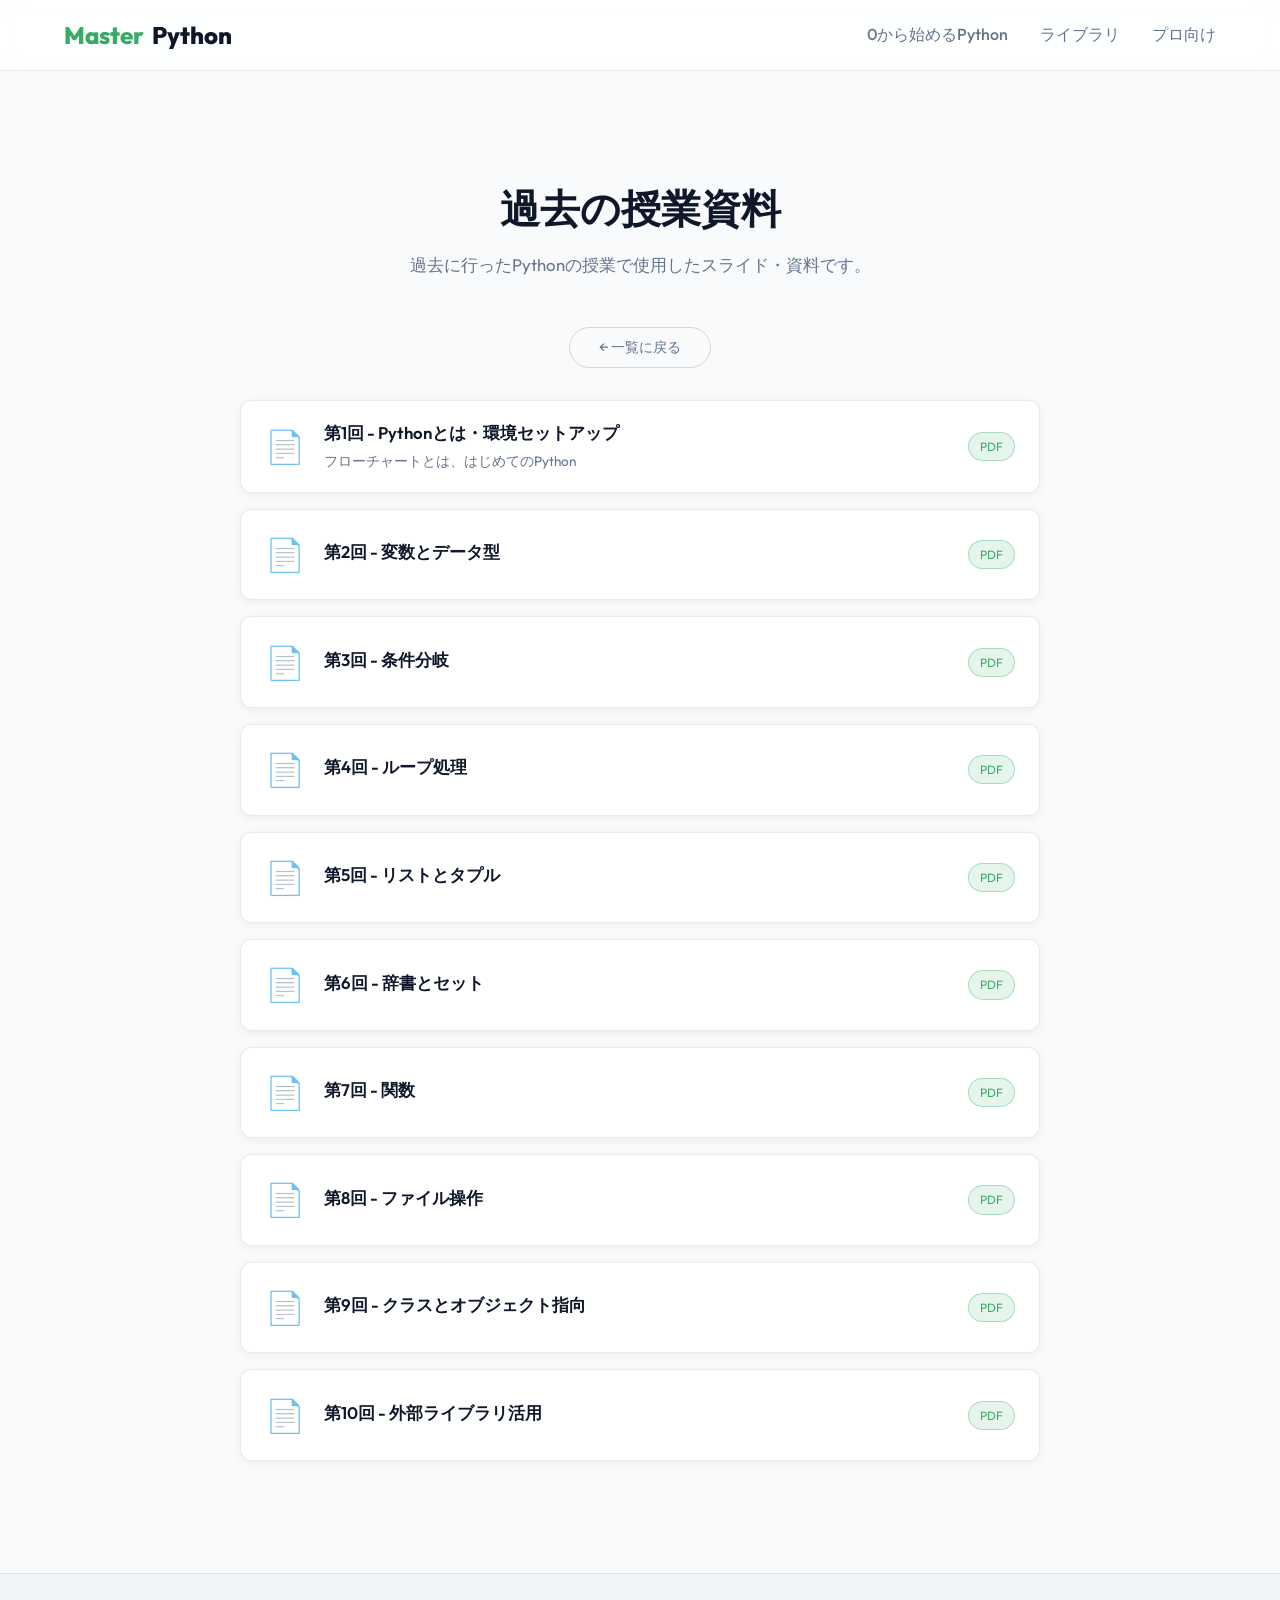
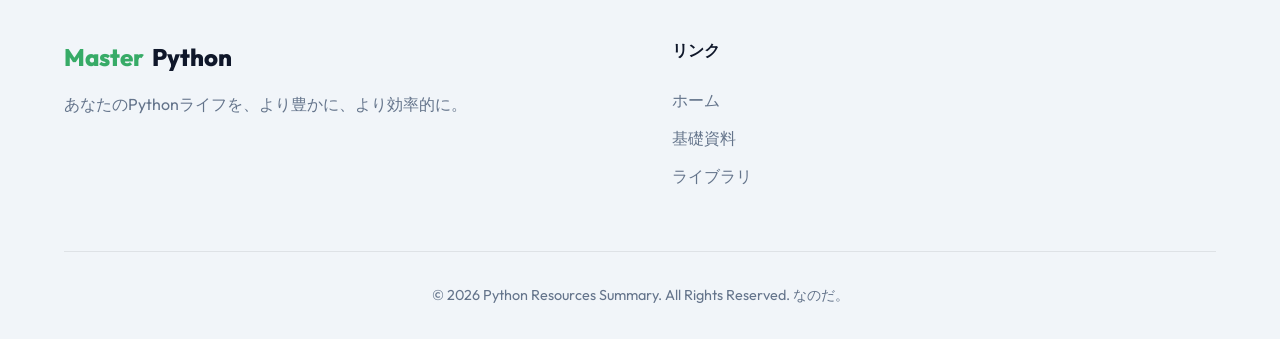
==== classroom.html @ 7f1e4a96 "add class_archive" ====
<!DOCTYPE html>
<html lang="ja">

<head>
    <meta charset="UTF-8">
    <meta name="viewport" content="width=device-width, initial-scale=1.0">
    <title>過去の授業資料 - MasterPython</title>
    <meta name="description" content="過去に行ったPythonの授業資料PDFをまとめたページです。">
    <link rel="preconnect" href="https://fonts.googleapis.com">
    <link rel="preconnect" href="https://fonts.gstatic.com" crossorigin>
    <link href="https://fonts.googleapis.com/css2?family=Outfit:wght@100..900&display=swap" rel="stylesheet">
    <link rel="stylesheet" href="global.css">
    <style>
        .pdf-list {
            max-width: 800px;
            margin: 0 auto;
        }

        .pdf-item {
            display: flex;
            align-items: center;
            gap: 1.2rem;
            padding: 1.2rem 1.5rem;
            background: var(--bg-card);
            border: 1px solid rgba(0, 0, 0, 0.08);
            border-radius: 12px;
            margin-bottom: 1rem;
            text-decoration: none;
            color: inherit;
            box-shadow: 0 2px 8px rgba(0, 0, 0, 0.06);
            transition: transform 0.2s ease, border-color 0.2s ease, box-shadow 0.2s ease;
        }

        .pdf-item:hover {
            transform: translateX(6px);
            border-color: var(--primary-blue);
            box-shadow: 0 8px 24px rgba(55, 171, 103, 0.15);
        }

        .pdf-icon {
            font-size: 2rem;
            flex-shrink: 0;
        }

        .pdf-info {
            flex: 1;
        }

        .pdf-title {
            font-size: 1.05rem;
            font-weight: 600;
            color: var(--text);
            margin-bottom: 0.25rem;
        }

        .pdf-desc {
            font-size: 0.85rem;
            color: var(--text-muted);
        }

        .pdf-badge {
            font-size: 0.75rem;
            padding: 0.25rem 0.7rem;
            background: rgba(55, 171, 103, 0.12);
            color: var(--primary-blue);
            border-radius: 20px;
            border: 1px solid rgba(55, 171, 103, 0.35);
            flex-shrink: 0;
        }

        .page-hero {
            padding: 6rem 2rem 3rem;
            text-align: center;
        }

        .page-hero h1 {
            font-size: 2.5rem;
            font-weight: 700;
            margin-bottom: 0.75rem;
        }

        .page-hero p {
            color: var(--text-muted);
            font-size: 1.05rem;
        }

        .back-link-wrap {
            display: flex;
            justify-content: center;
            margin-bottom: 2rem;
        }

        .back-link {
            display: inline-flex;
            align-items: center;
            gap: 0.4rem;
            color: var(--text-muted);
            text-decoration: none;
            font-size: 0.9rem;
            padding: 0.5rem 1.8rem;
            border: 1.5px solid rgba(0, 0, 0, 0.15);
            border-radius: 50px;
            transition: color 0.2s, border-color 0.2s, box-shadow 0.2s;
        }

        .back-link:hover {
            color: var(--primary-blue);
            border-color: var(--primary-blue);
            box-shadow: 0 4px 12px rgba(55, 171, 103, 0.15);
        }
    </style>
</head>

<body>
    <header id="main-header">
        <a href="index.html" class="logo"><span>Master</span>Python</a>
        <nav>
            <ul>
                <li><a href="index.html#basics">0から始めるPython</a></li>
                <li><a href="index.html#libraries">ライブラリ</a></li>
                <li><a href="index.html#pro">プロ向け</a></li>
            </ul>
        </nav>
    </header>

    <main>
        <section class="page-hero">
            <h1>過去の授業資料</h1>
            <p>過去に行ったPythonの授業で使用したスライド・資料です。</p>
        </section>

        <section style="padding: 0 2rem 6rem;">
            <div class="pdf-list">
                <div class="back-link-wrap">
                    <a href="index.html" class="back-link">← 一覧に戻る</a>
                </div>

                <a href="pdf/01.pdf" target="_blank" rel="noopener noreferrer" class="pdf-item">
                    <div class="pdf-icon">📄</div>
                    <div class="pdf-info">
                        <div class="pdf-title">第1回 - Pythonとは・環境セットアップ</div>
                        <div class="pdf-desc">フローチャートとは、はじめてのPython</div>
                    </div>
                    <span class="pdf-badge">PDF</span>
                </a>

                <a href="pdf/02.pdf" target="_blank" rel="noopener noreferrer" class="pdf-item">
                    <div class="pdf-icon">📄</div>
                    <div class="pdf-info">
                        <div class="pdf-title">第2回 - 変数とデータ型</div>
                        <div class="pdf-desc"></div>
                    </div>
                    <span class="pdf-badge">PDF</span>
                </a>

                <a href="pdf/03.pdf" target="_blank" rel="noopener noreferrer" class="pdf-item">
                    <div class="pdf-icon">📄</div>
                    <div class="pdf-info">
                        <div class="pdf-title">第3回 - 条件分岐</div>
                        <div class="pdf-desc"></div>
                    </div>
                    <span class="pdf-badge">PDF</span>
                </a>

                <a href="pdf/04.pdf" target="_blank" rel="noopener noreferrer" class="pdf-item">
                    <div class="pdf-icon">📄</div>
                    <div class="pdf-info">
                        <div class="pdf-title">第4回 - ループ処理</div>
                        <div class="pdf-desc"></div>
                    </div>
                    <span class="pdf-badge">PDF</span>
                </a>

                <a href="pdf/05.pdf" target="_blank" rel="noopener noreferrer" class="pdf-item">
                    <div class="pdf-icon">📄</div>
                    <div class="pdf-info">
                        <div class="pdf-title">第5回 - リストとタプル</div>
                        <div class="pdf-desc"></div>
                    </div>
                    <span class="pdf-badge">PDF</span>
                </a>

                <a href="pdf/06.pdf" target="_blank" rel="noopener noreferrer" class="pdf-item">
                    <div class="pdf-icon">📄</div>
                    <div class="pdf-info">
                        <div class="pdf-title">第6回 - 辞書とセット</div>
                        <div class="pdf-desc"></div>
                    </div>
                    <span class="pdf-badge">PDF</span>
                </a>

                <a href="pdf/07.pdf" target="_blank" rel="noopener noreferrer" class="pdf-item">
                    <div class="pdf-icon">📄</div>
                    <div class="pdf-info">
                        <div class="pdf-title">第7回 - 関数</div>
                        <div class="pdf-desc"></div>
                    </div>
                    <span class="pdf-badge">PDF</span>
                </a>

                <a href="pdf/08.pdf" target="_blank" rel="noopener noreferrer" class="pdf-item">
                    <div class="pdf-icon">📄</div>
                    <div class="pdf-info">
                        <div class="pdf-title">第8回 - ファイル操作</div>
                        <div class="pdf-desc"></div>
                    </div>
                    <span class="pdf-badge">PDF</span>
                </a>

                <a href="pdf/09.pdf" target="_blank" rel="noopener noreferrer" class="pdf-item">
                    <div class="pdf-icon">📄</div>
                    <div class="pdf-info">
                        <div class="pdf-title">第9回 - クラスとオブジェクト指向</div>
                        <div class="pdf-desc"></div>
                    </div>
                    <span class="pdf-badge">PDF</span>
                </a>

                <a href="pdf/10.pdf" target="_blank" rel="noopener noreferrer" class="pdf-item">
                    <div class="pdf-icon">📄</div>
                    <div class="pdf-info">
                        <div class="pdf-title">第10回 - 外部ライブラリ活用</div>
                        <div class="pdf-desc"></div>
                    </div>
                    <span class="pdf-badge">PDF</span>
                </a>

            </div>
        </section>
    </main>

    <footer id="main-footer">
        <div class="footer-grid">
            <div class="footer-col">
                <a href="index.html" class="logo"><span>Master</span>Python</a>
                <p style="margin-top: 1rem; color: var(--text-muted);">あなたのPythonライフを、より豊かに、より効率的に。</p>
            </div>
            <div class="footer-col">
                <h4>リンク</h4>
                <ul class="footer-links">
                    <li><a href="index.html">ホーム</a></li>
                    <li><a href="index.html#basics">基礎資料</a></li>
                    <li><a href="index.html#libraries">ライブラリ</a></li>
                </ul>
            </div>
        </div>
        <div class="copy">
            <p>&copy; 2026 Python Resources Summary. All Rights Reserved. なのだ。</p>
        </div>
    </footer>
</body>

</html>
---- global.css ----
/*
  Modern Design System for Python Resource Site
  Focus on: Clean White UI with Green & Yellow Accent Colors
*/

:root {
    --primary-blue: #37ab67;
    --primary-yellow: #ffd43b;
    --bg-dark: #f8fafc;
    --bg-card: #ffffff;
    --text-main: #0f172a;
    --text-muted: #64748b;
    --accent: #37ab67;
    --glass-bg: rgba(255, 255, 255, 0.85);
    --glass-border: rgba(0, 0, 0, 0.08);
}

* {
    margin: 0;
    padding: 0;
    box-sizing: border-box;
}

body {
    font-family: 'Outfit', -apple-system, BlinkMacSystemFont, "Segoe UI", Roboto, sans-serif;
    background-color: var(--bg-dark);
    color: var(--text-main);
    line-height: 1.6;
    overflow-x: hidden;
}

/* Header Styles */
header {
    position: fixed;
    top: 0;
    width: 100%;
    z-index: 1000;
    background: var(--glass-bg);
    backdrop-filter: blur(12px);
    -webkit-backdrop-filter: blur(12px);
    border-bottom: 1px solid var(--glass-border);
    padding: 1rem 5%;
    display: flex;
    justify-content: space-between;
    align-items: center;
}

.logo {
    font-size: 1.5rem;
    font-weight: 800;
    display: flex;
    align-items: center;
    gap: 0.5rem;
    color: var(--text-main);
    text-decoration: none;
}

.logoCenter {
    font-size: 6.5rem;
    font-weight: 800;
    display: flex;
    align-items: center;
    gap: 0.5rem;
    color: var(--text-main);
    text-decoration: none;
}

.logoCenter span {
    background: linear-gradient(90deg, var(--primary-blue), var(--accent));
    -webkit-background-clip: text;
    -webkit-text-fill-color: transparent;
    /* -webkit-text-stroke: 2px white; */
    paint-order: stroke fill;
}

.logoRight {
  text-shadow:1px 1px 0 #FFF, -1px -1px 0 #FFF,
              -1px 1px 0 #FFF, 1px -1px 0 #FFF,
              0px 1px 0 #FFF,  0-1px 0 #FFF,
              -1px 0 0 #FFF, 1px 0 0 #FFF;
}

.logo span {
    background: linear-gradient(90deg, var(--primary-blue), var(--accent));
    -webkit-background-clip: text;
    -webkit-text-fill-color: transparent;
    /* -webkit-text-stroke: 1px white; */
    paint-order: stroke fill;
}

nav ul {
    display: flex;
    list-style: none;
    gap: 2rem;
}

nav a {
    text-decoration: none;
    color: var(--text-muted);
    font-weight: 500;
    transition: color 0.3s ease;
}

nav a:hover {
    color: var(--accent);
}

/* Main Content */
main {
    padding-top: 5rem;
}

section {
    padding: 4rem 5%;
}

.hero {
    text-align: center;
    background: radial-gradient(circle at top, rgba(55, 171, 103, 0.1) 0%, transparent 70%);
    min-height: 60vh;
    display: flex;
    flex-direction: column;
    justify-content: center;
    align-items: center;
}

.hero h1,
.hero-logo {
    font-size: 4rem;
    margin-bottom: 1.5rem;
    line-height: 1.1;
    font-weight: 900;
}

.hero p {
    font-size: 1.25rem;
    color: var(--text-muted);
    max-width: 600px;
    margin-bottom: 2rem;
}

.btn-primary {
    background: linear-gradient(135deg, var(--primary-blue), var(--accent));
    border: none;
    padding: 0.8rem 2rem;
    color: white;
    border-radius: 50px;
    font-weight: 600;
    cursor: pointer;
    transition: transform 0.2s ease, box-shadow 0.2s ease;
    text-decoration: none;
}

.btn-primary:hover {
    transform: translateY(-2px);
    box-shadow: 0 10px 20px rgba(55, 171, 103, 0.3);
}

/* Resource Grid */
.grid {
    display: grid;
    grid-template-columns: repeat(auto-fit, minmax(300px, 1fr));
    gap: 2rem;
}

.card {
    background: var(--bg-card);
    border: 1px solid rgba(0, 0, 0, 0.08);
    border-radius: 1.5rem;
    height: 168px;
    padding: 2rem;
    box-shadow: 0 2px 8px rgba(0, 0, 0, 0.06);
    transition: transform 0.3s ease, border-color 0.3s ease, box-shadow 0.3s ease;
}

.card:hover {
    transform: translateY(-5px);
    border-color: var(--primary-blue);
    box-shadow: 0 8px 24px rgba(55, 171, 103, 0.15);
}

.card h3 {
    margin-bottom: 1rem;
    font-size: 1.5rem;
}

.card p {
    color: var(--text-muted);
}

/* Footer Styles */
footer {
    background: #f1f5f9;
    padding: 4rem 5% 2rem;
    border-top: 1px solid var(--glass-border);
}

.footer-grid {
    display: grid;
    grid-template-columns: repeat(auto-fit, minmax(200px, 1fr));
    gap: 4rem;
    margin-bottom: 3rem;
}

.footer-col h4 {
    margin-bottom: 1.5rem;
    color: var(--text-main);
}

.footer-links {
    list-style: none;
}

.footer-links li {
    margin-bottom: 0.8rem;
}

.footer-links a {
    text-decoration: none;
    color: var(--text-muted);
    transition: color 0.3s ease;
}

.footer-links a:hover {
    color: var(--primary-yellow);
}

.copy {
    text-align: center;
    color: var(--text-muted);
    font-size: 0.9rem;
    border-top: 1px solid var(--glass-border);
    padding-top: 2rem;
}

@media (max-width: 768px) {

    .hero h1,
    .hero-logo {
        font-size: 2.5rem;
    }
}
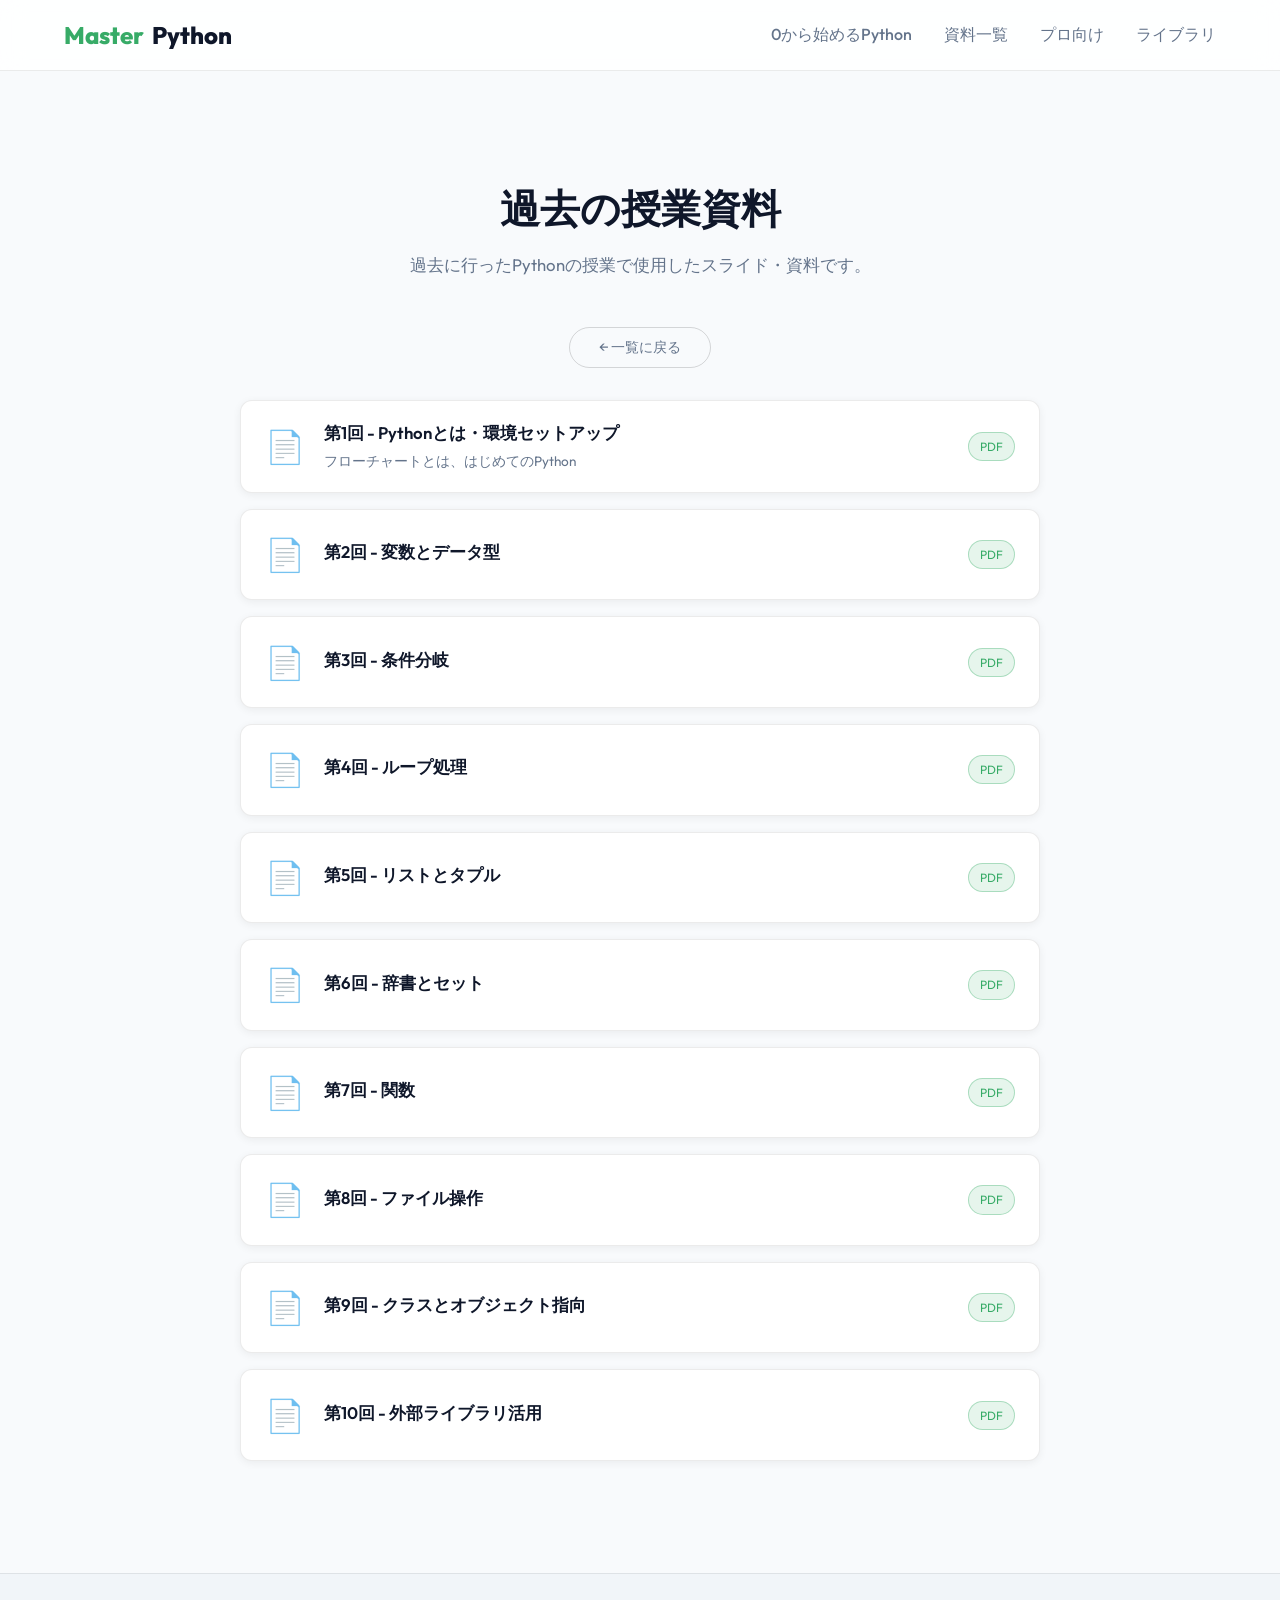
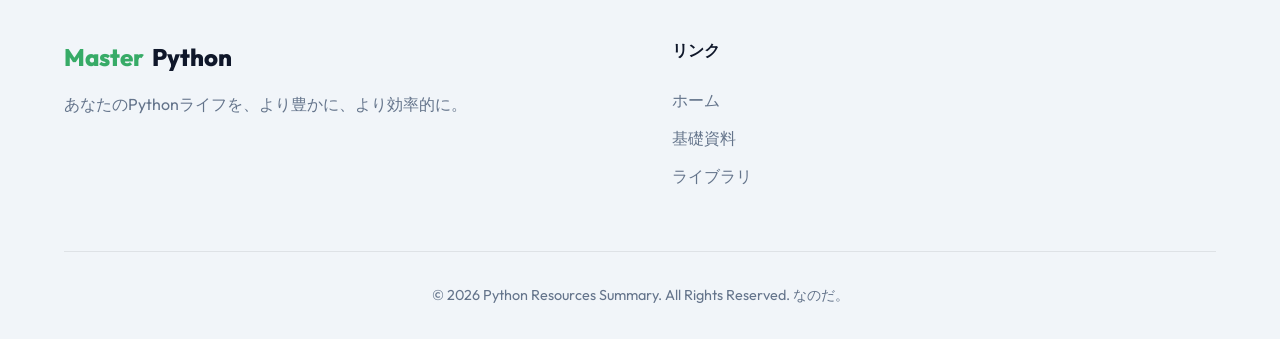
==== commit deb1ca31: "Update classroom.html" ====
--- a/classroom.html
+++ b/classroom.html
@@ -108,6 +108,45 @@
             border-color: var(--primary-blue);
             box-shadow: 0 4px 12px rgba(55, 171, 103, 0.15);
         }
+
+        .pdf-section {
+            padding: 0 2rem 6rem;
+        }
+
+        @media (max-width: 768px) {
+            .page-hero {
+                padding: 4rem 1.5rem 2rem;
+            }
+
+            .page-hero h1 {
+                font-size: 1.75rem;
+            }
+
+            .page-hero p {
+                font-size: 0.95rem;
+            }
+
+            .pdf-section {
+                padding: 0 1rem 4rem;
+            }
+
+            .pdf-item {
+                padding: 1rem 1.2rem;
+                gap: 0.8rem;
+            }
+
+            .pdf-icon {
+                font-size: 1.5rem;
+            }
+
+            .pdf-title {
+                font-size: 0.95rem;
+            }
+
+            .pdf-desc {
+                font-size: 0.8rem;
+            }
+        }
     </style>
 </head>
 
@@ -116,9 +155,10 @@
         <a href="index.html" class="logo"><span>Master</span>Python</a>
         <nav>
             <ul>
-                <li><a href="index.html#basics">0から始めるPython</a></li>
-                <li><a href="index.html#libraries">ライブラリ</a></li>
-                <li><a href="index.html#pro">プロ向け</a></li>
+                <li><a href="#basics">0から始めるPython</a></li>
+                <li><a href="#archive">資料一覧</a></li>  
+                <li><a href="#pro">プロ向け</a></li>               
+                <li><a href="#libraries">ライブラリ</a></li>
             </ul>
         </nav>
     </header>
@@ -129,13 +169,13 @@
             <p>過去に行ったPythonの授業で使用したスライド・資料です。</p>
         </section>
 
-        <section style="padding: 0 2rem 6rem;">
+        <section class="pdf-section">
             <div class="pdf-list">
                 <div class="back-link-wrap">
                     <a href="index.html" class="back-link">← 一覧に戻る</a>
                 </div>
 
-                <a href="pdf/01.pdf" target="_blank" rel="noopener noreferrer" class="pdf-item">
+                <a href="https://thorn-angora-d87.notion.site/Python-31a7a191d6bf80599bd5e7520681c8df?source=copy_link" target="_blank" rel="noopener noreferrer" class="pdf-item">
                     <div class="pdf-icon">📄</div>
                     <div class="pdf-info">
                         <div class="pdf-title">第1回 - Pythonとは・環境セットアップ</div>
--- a/global.css
+++ b/global.css
@@ -56,7 +56,7 @@
 }
 
 .logoCenter {
-    font-size: 6.5rem;
+    font-size: 3.5rem;
     font-weight: 800;
     display: flex;
     align-items: center;
@@ -117,7 +117,7 @@
 .hero {
     text-align: center;
     background: radial-gradient(circle at top, rgba(55, 171, 103, 0.1) 0%, transparent 70%);
-    min-height: 60vh;
+    min-height: 40vh;
     display: flex;
     flex-direction: column;
     justify-content: center;
@@ -159,7 +159,7 @@
 /* Resource Grid */
 .grid {
     display: grid;
-    grid-template-columns: repeat(auto-fit, minmax(300px, 1fr));
+    grid-template-columns: repeat(auto-fit, minmax(min(300px, 100%), 1fr));
     gap: 2rem;
 }
 
@@ -167,7 +167,7 @@
     background: var(--bg-card);
     border: 1px solid rgba(0, 0, 0, 0.08);
     border-radius: 1.5rem;
-    height: 168px;
+    min-height: 168px;
     padding: 2rem;
     box-shadow: 0 2px 8px rgba(0, 0, 0, 0.06);
     transition: transform 0.3s ease, border-color 0.3s ease, box-shadow 0.3s ease;
@@ -235,8 +235,58 @@
 
 @media (max-width: 768px) {
 
+    header {
+        padding: 0.75rem 4%;
+        gap: 0.5rem;
+    }
+
+    .logo {
+        font-size: 1.15rem;
+        flex-shrink: 0;
+    }
+
+    .logoCenter {
+        font-size: 3.5rem;
+    }
+
+    nav ul {
+        gap: 0.6rem;
+    }
+
+    nav a {
+        font-size: 0.78rem;
+    }
+
     .hero h1,
     .hero-logo {
         font-size: 2.5rem;
     }
-}
+
+    .hero p {
+        font-size: 1rem;
+        padding: 0 1rem;
+    }
+
+    section {
+        padding: 2.5rem 4%;
+    }
+
+    .grid {
+        gap: 1rem;
+    }
+
+    .footer-grid {
+        gap: 2rem;
+    }
+}
+
+@media (max-width: 480px) {
+
+    nav {
+        display: none;
+    }
+
+    .logoCenter {
+        font-size: 2.5rem;
+    }
+}
